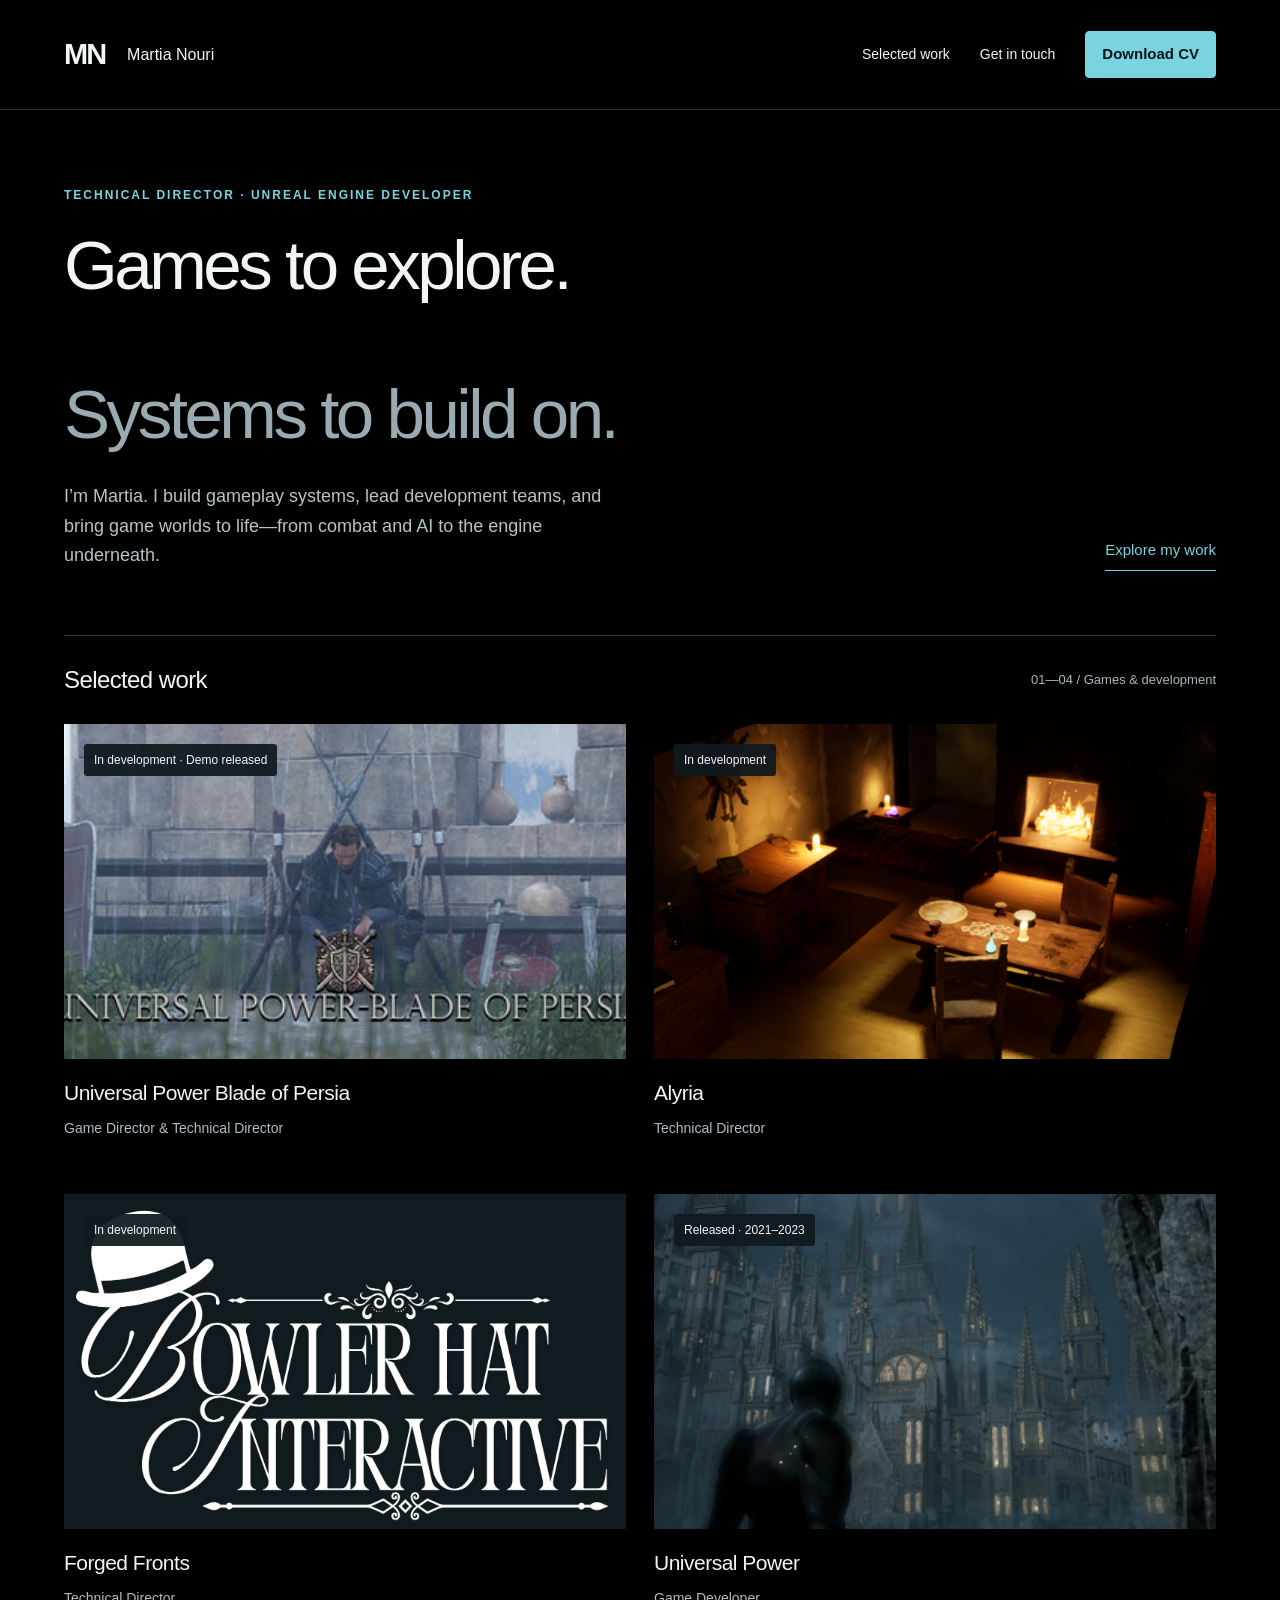
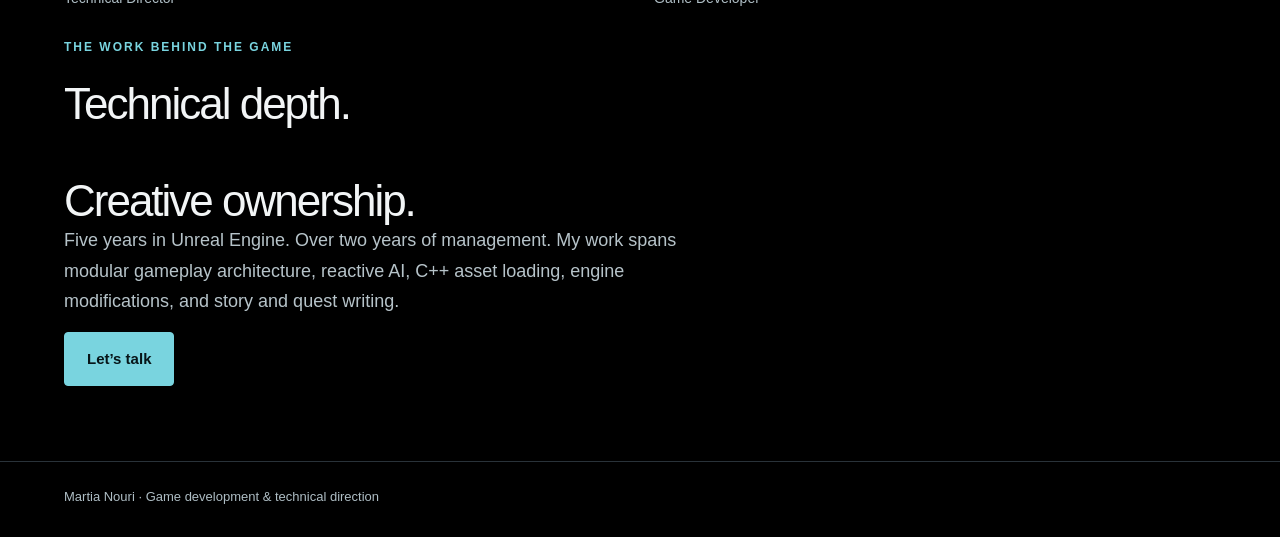
==== index.html @ 445c7e34 "Added the required files" ====
<!DOCTYPE html><html lang="en"><head><meta charset="utf-8"></meta><meta name="viewport" content="width=device-width, initial-scale=1"></meta></link></link></link></link><link rel="stylesheet" href="assets/styles.css"></link></link></link><title>Martia Nouri | Game Development &amp; Technical Direction</title><meta name="description" content="Gameplay showcases, Unreal Engine systems, and game development projects by Martia Nouri."></meta><link rel="shortcut icon" href="assets/favicon.svg"></link><link rel="icon" href="assets/favicon.svg"></link></meta></link>
</head><body class="antialiased"><header class="top"><a href="index.html" class="brand">MN<span>Martia Nouri</span></a><nav><a href="index.html#work">Selected work</a><a href="mailto:martianouri@gmail.com">Get in touch</a><a class="button small" href="assets/Martia_Nouri_CV.pdf">Download CV</a></nav></header><main><section class="intro"><p class="eyebrow">TECHNICAL DIRECTOR · UNREAL ENGINE DEVELOPER</p><h1>Games to explore.<br></br><span>Systems to build on.</span></h1><div class="intro-bottom"><p>I’m Martia. I build gameplay systems, lead development teams, and bring game worlds to life—from combat and AI to the engine underneath.</p><a class="text-link" href="#work">Explore my work</a></div></section><section id="work"><div class="section-title"><h2>Selected work</h2><span>01—04 / Games &amp; development</span></div><div class="project-grid"><a href="projects/blade-of-persia/index.html" class="project-card blade-of-persia"><div class="project-art"><img src="assets/blade-of-persia.jpg" alt="Universal Power Blade of Persia artwork"></img><span class="status">In development · Demo released</span></div><div class="card-label"><h3>Universal Power Blade of Persia</h3><span>Game Director &amp; Technical Director</span></div></a><a href="projects/alyria/index.html" class="project-card alyria"><div class="project-art"><img src="assets/alyria.png" alt="Alyria artwork"></img><span class="status">In development</span></div><div class="card-label"><h3>Alyria</h3><span>Technical Director</span></div></a><a href="projects/forged-fronts/index.html" class="project-card forged-fronts"><div class="project-art"><img src="assets/forged-fronts.png" alt="Forged Fronts artwork"></img><span class="status">In development</span></div><div class="card-label"><h3>Forged Fronts</h3><span>Technical Director</span></div></a><a href="projects/universal-power/index.html" class="project-card universal-power"><div class="project-art"><img src="assets/universal-power.jpg" alt="Universal Power artwork"></img><span class="status">Released · 2021–2023</span></div><div class="card-label"><h3>Universal Power</h3><span>Game Developer</span></div></a></div></section><section class="about"><p class="eyebrow">THE WORK BEHIND THE GAME</p><h2>Technical depth.<br></br>Creative ownership.</h2><p>Five years in Unreal Engine. Over two years of management. My work spans modular gameplay architecture, reactive AI, C++ asset loading, engine modifications, and story and quest writing.</p><a class="button" href="mailto:martianouri@gmail.com">Let’s talk</a></section></main><footer><span>Martia Nouri · Game development &amp; technical direction</span></footer></body></html>
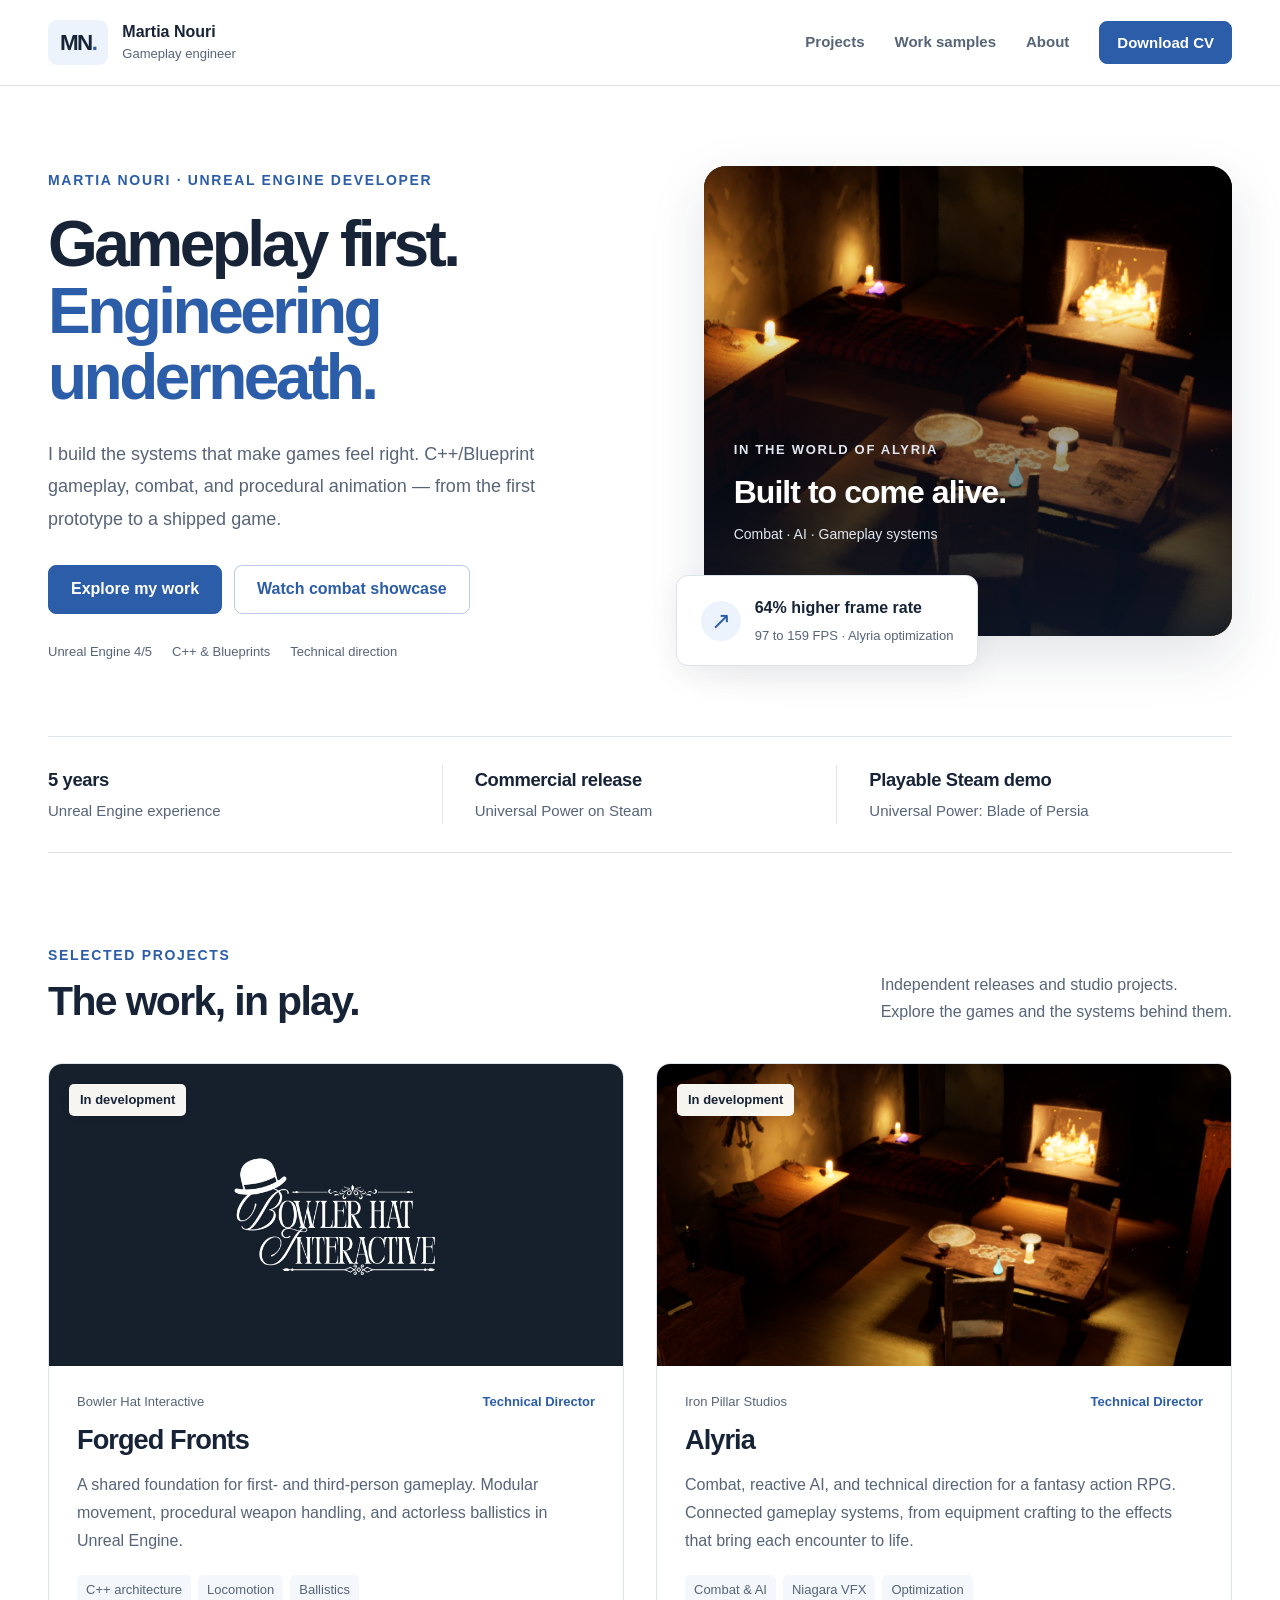
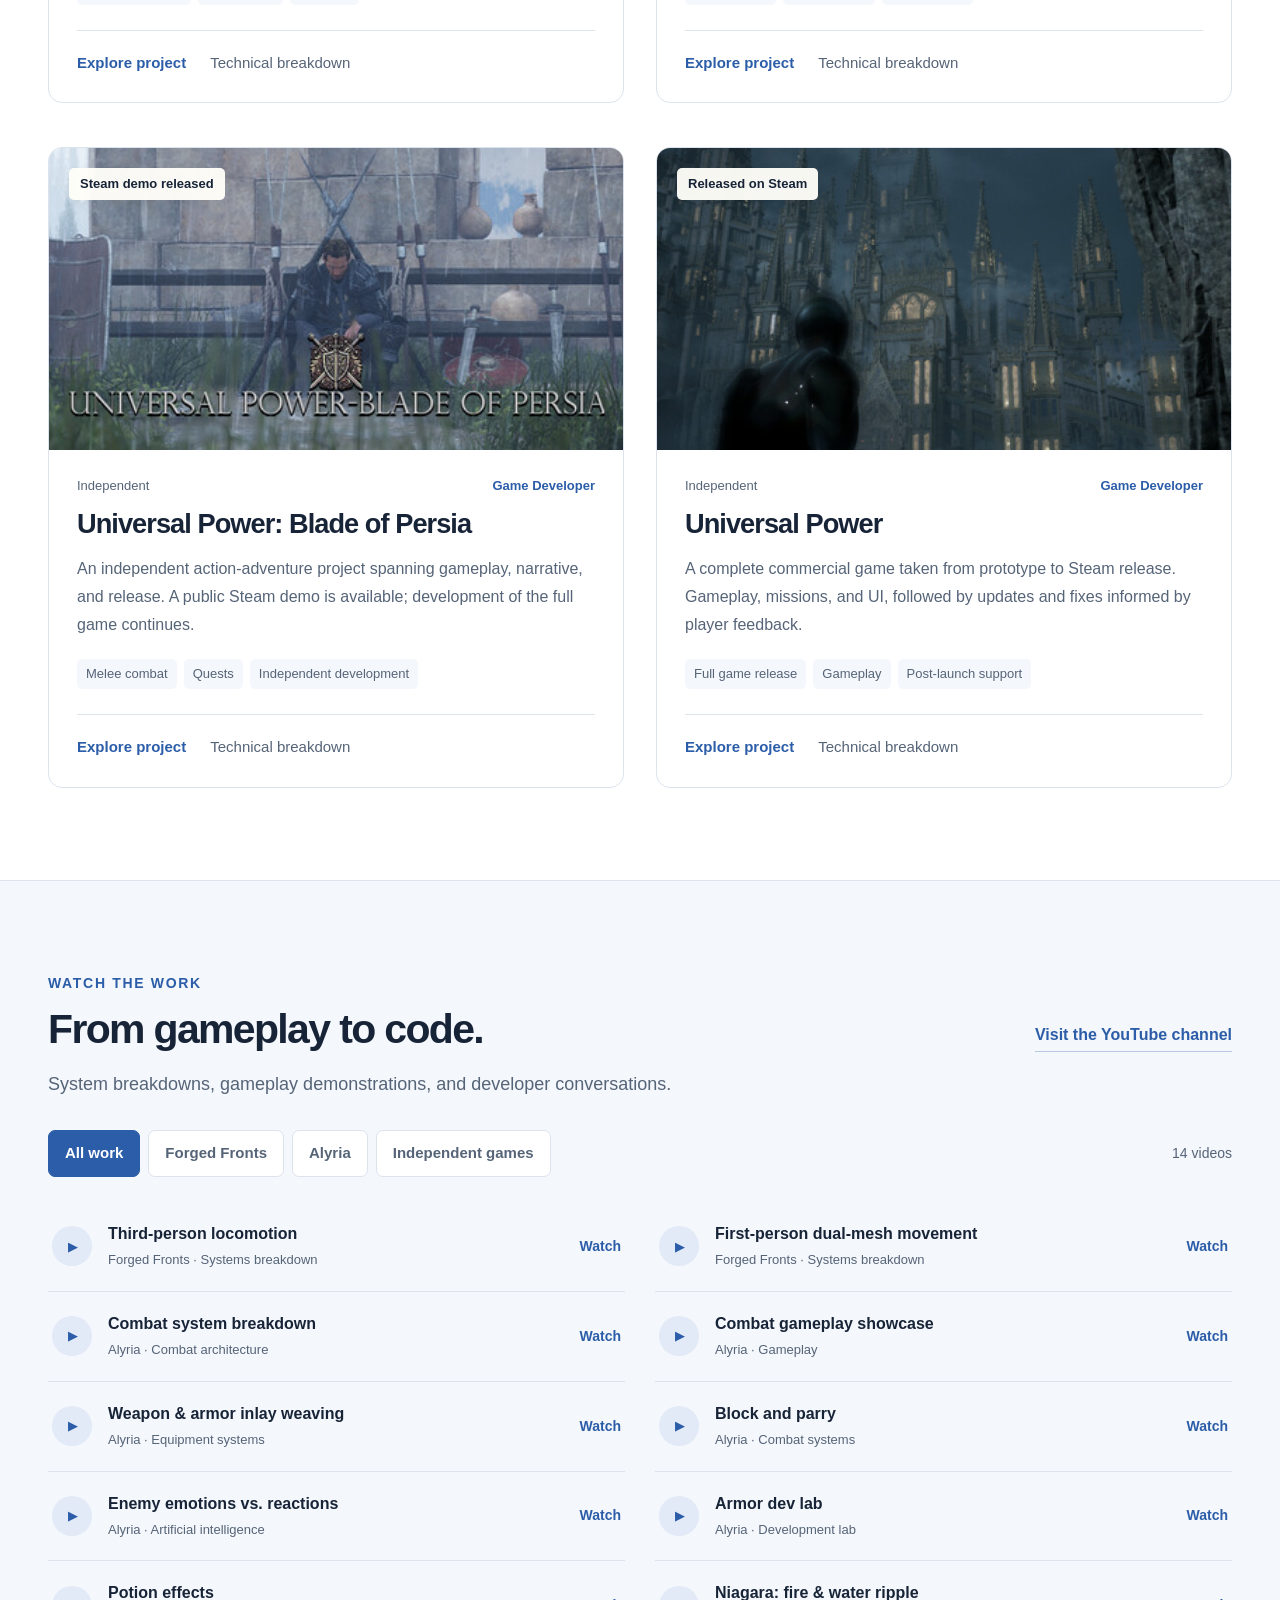
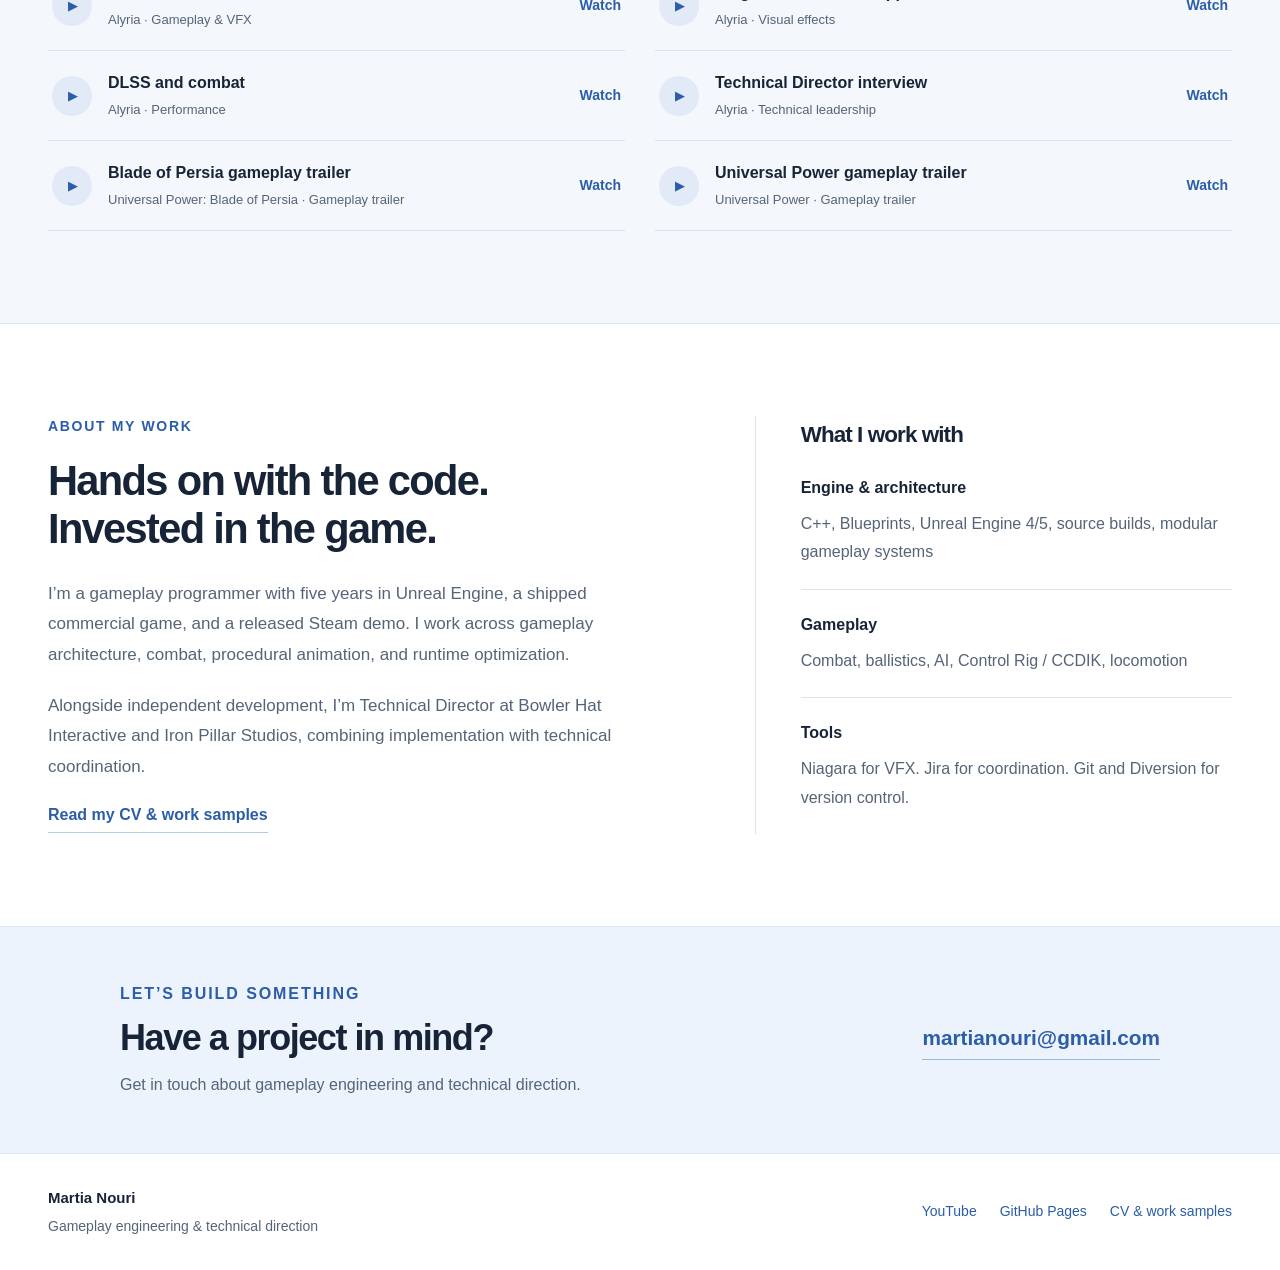
==== commit 2fc586c9: "Add files via upload" ====
--- a/index.html
+++ b/index.html
@@ -1,2 +1,9 @@
-<!DOCTYPE html><html lang="en"><head><meta charset="utf-8"></meta><meta name="viewport" content="width=device-width, initial-scale=1"></meta></link></link></link></link><link rel="stylesheet" href="assets/styles.css"></link></link></link><title>Martia Nouri | Game Development &amp; Technical Direction</title><meta name="description" content="Gameplay showcases, Unreal Engine systems, and game development projects by Martia Nouri."></meta><link rel="shortcut icon" href="assets/favicon.svg"></link><link rel="icon" href="assets/favicon.svg"></link></meta></link>
-</head><body class="antialiased"><header class="top"><a href="index.html" class="brand">MN<span>Martia Nouri</span></a><nav><a href="index.html#work">Selected work</a><a href="mailto:martianouri@gmail.com">Get in touch</a><a class="button small" href="assets/Martia_Nouri_CV.pdf">Download CV</a></nav></header><main><section class="intro"><p class="eyebrow">TECHNICAL DIRECTOR · UNREAL ENGINE DEVELOPER</p><h1>Games to explore.<br></br><span>Systems to build on.</span></h1><div class="intro-bottom"><p>I’m Martia. I build gameplay systems, lead development teams, and bring game worlds to life—from combat and AI to the engine underneath.</p><a class="text-link" href="#work">Explore my work</a></div></section><section id="work"><div class="section-title"><h2>Selected work</h2><span>01—04 / Games &amp; development</span></div><div class="project-grid"><a href="projects/blade-of-persia/index.html" class="project-card blade-of-persia"><div class="project-art"><img src="assets/blade-of-persia.jpg" alt="Universal Power Blade of Persia artwork"></img><span class="status">In development · Demo released</span></div><div class="card-label"><h3>Universal Power Blade of Persia</h3><span>Game Director &amp; Technical Director</span></div></a><a href="projects/alyria/index.html" class="project-card alyria"><div class="project-art"><img src="assets/alyria.png" alt="Alyria artwork"></img><span class="status">In development</span></div><div class="card-label"><h3>Alyria</h3><span>Technical Director</span></div></a><a href="projects/forged-fronts/index.html" class="project-card forged-fronts"><div class="project-art"><img src="assets/forged-fronts.png" alt="Forged Fronts artwork"></img><span class="status">In development</span></div><div class="card-label"><h3>Forged Fronts</h3><span>Technical Director</span></div></a><a href="projects/universal-power/index.html" class="project-card universal-power"><div class="project-art"><img src="assets/universal-power.jpg" alt="Universal Power artwork"></img><span class="status">Released · 2021–2023</span></div><div class="card-label"><h3>Universal Power</h3><span>Game Developer</span></div></a></div></section><section class="about"><p class="eyebrow">THE WORK BEHIND THE GAME</p><h2>Technical depth.<br></br>Creative ownership.</h2><p>Five years in Unreal Engine. Over two years of management. My work spans modular gameplay architecture, reactive AI, C++ asset loading, engine modifications, and story and quest writing.</p><a class="button" href="mailto:martianouri@gmail.com">Let’s talk</a></section></main><footer><span>Martia Nouri · Game development &amp; technical direction</span></footer></body></html>+<!doctype html>
+<html lang="en"><head><meta charset="utf-8"><meta name="viewport" content="width=device-width, initial-scale=1"><title>Martia Nouri | Gameplay Engineer &amp; Game Developer</title><meta name="description" content="Unreal Engine gameplay engineering, shipped games, and technical work samples by Martia Nouri."><meta name="theme-color" content="#f8fafc"><meta property="og:title" content="Martia Nouri | Gameplay Engineer &amp; Game Developer"><meta property="og:description" content="Unreal Engine gameplay engineering, shipped games, and technical work samples by Martia Nouri."><meta property="og:type" content="website"><link rel="icon" href="assets/favicon.svg"><link rel="stylesheet" href="assets/styles.css"><script defer src="assets/site.js"></script></head>
+<body class="home"><a class="skip-link" href="#main">Skip to content</a>
+<header class="site-header"><div class="header-inner"><a class="brand" href="index.html" aria-label="Martia Nouri home"><span class="monogram">MN<span>.</span></span><span>Martia Nouri<small>Gameplay engineer</small></span></a>
+<button class="menu-toggle" type="button" aria-expanded="false" aria-controls="main-nav">Menu <span aria-hidden="true">☰</span></button>
+<nav id="main-nav" aria-label="Main navigation"><a href="index.html#work">Projects</a><a href="index.html#samples">Work samples</a><a href="index.html#about">About</a><a class="button button-small" href="assets/Martia_Nouri_CV.pdf" download>Download CV</a></nav></div></header><main id="main"><section class="hero wrap"><div class="hero-copy"><p class="eyebrow">MARTIA NOURI · UNREAL ENGINE DEVELOPER</p><h1>Gameplay first.<br><span>Engineering<br>underneath.</span></h1><p class="hero-description">I build the systems that make games feel right. C++/Blueprint gameplay, combat, and procedural animation — from the first prototype to a shipped game.</p><div class="hero-actions"><a href="#work" class="button" >Explore my work</a><a href="https://www.youtube.com/watch?v=zqPafssRBoU" class="button button-outline" target="_blank" rel="noopener noreferrer" data-video="zqPafssRBoU" data-title="Alyria combat showcase">Watch combat showcase</a></div><div class="hero-footnote"><span>Unreal Engine 4/5</span><span>C++ &amp; Blueprints</span><span>Technical direction</span></div></div><div class="hero-visual"><a href="projects/alyria/index.html" class="hero-image"><img src="assets/alyria.png" alt="A warmly lit interior from Alyria, with a fireplace and work table" width="1380" height="776" fetchpriority="high"><span class="image-caption"><span>IN THE WORLD OF ALYRIA</span><strong>Built to come alive.</strong><span>Combat · AI · Gameplay systems</span></span></a><div class="hero-result"><span class="result-icon" aria-hidden="true">↗</span><div><strong>64% higher frame rate</strong><span>97 to 159 FPS · Alyria optimization</span></div></div></div></section>
+<div class="proof-strip wrap"><div><strong>5 years</strong><span>Unreal Engine experience</span></div><div><strong>Commercial release</strong><span>Universal Power on Steam</span></div><div><strong>Playable Steam demo</strong><span>Universal Power: Blade of Persia</span></div></div><section class="section wrap" id="work"><div class="section-heading"><div><p class="eyebrow">SELECTED PROJECTS</p><h2>The work, in play.</h2></div><p>Independent releases and studio projects.<br>Explore the games and the systems behind them.</p></div><div class="project-grid"><article class="project-card"><a class="project-image studio-art" href="projects/forged-fronts/index.html" aria-label="Explore Forged Fronts"><img src="assets/forged-fronts.png" alt="Bowler Hat Interactive studio logo" loading="lazy" width="900" height="510"><span class="status">In development</span></a><div class="project-card-body"><p class="card-kicker">Bowler Hat Interactive <span>Technical Director</span></p><h3><a href="projects/forged-fronts/index.html" class="" >Forged Fronts</a></h3><p>A shared foundation for first- and third-person gameplay. Modular movement, procedural weapon handling, and actorless ballistics in Unreal Engine.</p><div class="tags"><span>C++ architecture</span><span>Locomotion</span><span>Ballistics</span></div><div class="card-links"><a href="projects/forged-fronts/index.html" class="text-link" >Explore project</a><a href="projects/forged-fronts/technical.html" class="quiet-link" >Technical breakdown</a></div></div></article><article class="project-card"><a class="project-image " href="projects/alyria/index.html" aria-label="Explore Alyria"><img src="assets/alyria.png" alt="Alyria" loading="lazy" width="900" height="510"><span class="status">In development</span></a><div class="project-card-body"><p class="card-kicker">Iron Pillar Studios <span>Technical Director</span></p><h3><a href="projects/alyria/index.html" class="" >Alyria</a></h3><p>Combat, reactive AI, and technical direction for a fantasy action RPG. Connected gameplay systems, from equipment crafting to the effects that bring each encounter to life.</p><div class="tags"><span>Combat &amp; AI</span><span>Niagara VFX</span><span>Optimization</span></div><div class="card-links"><a href="projects/alyria/index.html" class="text-link" >Explore project</a><a href="projects/alyria/technical.html" class="quiet-link" >Technical breakdown</a></div></div></article><article class="project-card"><a class="project-image " href="projects/blade-of-persia/index.html" aria-label="Explore Universal Power: Blade of Persia"><img src="assets/blade-of-persia.jpg" alt="Universal Power: Blade of Persia" loading="lazy" width="900" height="510"><span class="status">Steam demo released</span></a><div class="project-card-body"><p class="card-kicker">Independent <span>Game Developer</span></p><h3><a href="projects/blade-of-persia/index.html" class="" >Universal Power: Blade of Persia</a></h3><p>An independent action-adventure project spanning gameplay, narrative, and release. A public Steam demo is available; development of the full game continues.</p><div class="tags"><span>Melee combat</span><span>Quests</span><span>Independent development</span></div><div class="card-links"><a href="projects/blade-of-persia/index.html" class="text-link" >Explore project</a><a href="projects/blade-of-persia/technical.html" class="quiet-link" >Technical breakdown</a></div></div></article><article class="project-card"><a class="project-image " href="projects/universal-power/index.html" aria-label="Explore Universal Power"><img src="assets/universal-power.jpg" alt="Universal Power" loading="lazy" width="900" height="510"><span class="status">Released on Steam</span></a><div class="project-card-body"><p class="card-kicker">Independent <span>Game Developer</span></p><h3><a href="projects/universal-power/index.html" class="" >Universal Power</a></h3><p>A complete commercial game taken from prototype to Steam release. Gameplay, missions, and UI, followed by updates and fixes informed by player feedback.</p><div class="tags"><span>Full game release</span><span>Gameplay</span><span>Post-launch support</span></div><div class="card-links"><a href="projects/universal-power/index.html" class="text-link" >Explore project</a><a href="projects/universal-power/technical.html" class="quiet-link" >Technical breakdown</a></div></div></article></div></section><section class="samples-section section" id="samples"><div class="wrap"><div class="section-heading"><div><p class="eyebrow">WATCH THE WORK</p><h2>From gameplay to code.</h2></div><a href="https://www.youtube.com/channel/UCaiGwjE0WAn3bPU61wn7TYg" class="text-link" target="_blank" rel="noopener noreferrer" >Visit the YouTube channel</a></div><p class="section-intro">System breakdowns, gameplay demonstrations, and developer conversations.</p><div class="filter-bar" role="group" aria-label="Filter work samples"><button class="active" data-filter="all" aria-pressed="true">All work</button><button data-filter="forged-fronts" aria-pressed="false">Forged Fronts</button><button data-filter="alyria" aria-pressed="false">Alyria</button><button data-filter="independent" aria-pressed="false">Independent games</button><span class="sample-count" aria-live="polite">14 videos</span></div><div class="sample-grid"><a href="https://www.youtube.com/watch?v=zU-uUEkN4Qo" class="sample-link" target="_blank" rel="noopener noreferrer" data-video="zU-uUEkN4Qo" data-start="0" data-title="Third-person locomotion" data-project="forged-fronts"><span class="play-mini" aria-hidden="true">▶</span><span><strong>Third-person locomotion</strong><span class="sample-meta">Forged Fronts · Systems breakdown</span></span><span class="watch-label">Watch</span></a><a href="https://www.youtube.com/watch?v=sk3dWrYkF8A" class="sample-link" target="_blank" rel="noopener noreferrer" data-video="sk3dWrYkF8A" data-start="0" data-title="First-person dual-mesh movement" data-project="forged-fronts"><span class="play-mini" aria-hidden="true">▶</span><span><strong>First-person dual-mesh movement</strong><span class="sample-meta">Forged Fronts · Systems breakdown</span></span><span class="watch-label">Watch</span></a><a href="https://www.youtube.com/watch?v=t3yFGKc6pAQ" class="sample-link" target="_blank" rel="noopener noreferrer" data-video="t3yFGKc6pAQ" data-start="0" data-title="Combat system breakdown" data-project="alyria"><span class="play-mini" aria-hidden="true">▶</span><span><strong>Combat system breakdown</strong><span class="sample-meta">Alyria · Combat architecture</span></span><span class="watch-label">Watch</span></a><a href="https://www.youtube.com/watch?v=zqPafssRBoU&amp;t=1s" class="sample-link" target="_blank" rel="noopener noreferrer" data-video="zqPafssRBoU" data-start="1" data-title="Combat gameplay showcase" data-project="alyria"><span class="play-mini" aria-hidden="true">▶</span><span><strong>Combat gameplay showcase</strong><span class="sample-meta">Alyria · Gameplay</span></span><span class="watch-label">Watch</span></a><a href="https://www.youtube.com/watch?v=po3XzN5vd68&amp;t=4s" class="sample-link" target="_blank" rel="noopener noreferrer" data-video="po3XzN5vd68" data-start="4" data-title="Weapon &amp; armor inlay weaving" data-project="alyria"><span class="play-mini" aria-hidden="true">▶</span><span><strong>Weapon &amp; armor inlay weaving</strong><span class="sample-meta">Alyria · Equipment systems</span></span><span class="watch-label">Watch</span></a><a href="https://www.youtube.com/watch?v=3TqL3DDDyiM" class="sample-link" target="_blank" rel="noopener noreferrer" data-video="3TqL3DDDyiM" data-start="0" data-title="Block and parry" data-project="alyria"><span class="play-mini" aria-hidden="true">▶</span><span><strong>Block and parry</strong><span class="sample-meta">Alyria · Combat systems</span></span><span class="watch-label">Watch</span></a><a href="https://www.youtube.com/watch?v=oSMZdMJMOj8" class="sample-link" target="_blank" rel="noopener noreferrer" data-video="oSMZdMJMOj8" data-start="0" data-title="Enemy emotions vs. reactions" data-project="alyria"><span class="play-mini" aria-hidden="true">▶</span><span><strong>Enemy emotions vs. reactions</strong><span class="sample-meta">Alyria · Artificial intelligence</span></span><span class="watch-label">Watch</span></a><a href="https://www.youtube.com/watch?v=bKm_Ds4pdkE" class="sample-link" target="_blank" rel="noopener noreferrer" data-video="bKm_Ds4pdkE" data-start="0" data-title="Armor dev lab" data-project="alyria"><span class="play-mini" aria-hidden="true">▶</span><span><strong>Armor dev lab</strong><span class="sample-meta">Alyria · Development lab</span></span><span class="watch-label">Watch</span></a><a href="https://www.youtube.com/watch?v=XbFueVqX4iY" class="sample-link" target="_blank" rel="noopener noreferrer" data-video="XbFueVqX4iY" data-start="0" data-title="Potion effects" data-project="alyria"><span class="play-mini" aria-hidden="true">▶</span><span><strong>Potion effects</strong><span class="sample-meta">Alyria · Gameplay &amp; VFX</span></span><span class="watch-label">Watch</span></a><a href="https://www.youtube.com/watch?v=brk_F7qH2Ew" class="sample-link" target="_blank" rel="noopener noreferrer" data-video="brk_F7qH2Ew" data-start="0" data-title="Niagara: fire &amp; water ripple" data-project="alyria"><span class="play-mini" aria-hidden="true">▶</span><span><strong>Niagara: fire &amp; water ripple</strong><span class="sample-meta">Alyria · Visual effects</span></span><span class="watch-label">Watch</span></a><a href="https://www.youtube.com/watch?v=X9t45w8FuQ4&amp;t=5s" class="sample-link" target="_blank" rel="noopener noreferrer" data-video="X9t45w8FuQ4" data-start="5" data-title="DLSS and combat" data-project="alyria"><span class="play-mini" aria-hidden="true">▶</span><span><strong>DLSS and combat</strong><span class="sample-meta">Alyria · Performance</span></span><span class="watch-label">Watch</span></a><a href="https://www.youtube.com/watch?v=wje49RkQIv8&amp;t=1253s" class="sample-link" target="_blank" rel="noopener noreferrer" data-video="wje49RkQIv8" data-start="1253" data-title="Technical Director interview" data-project="alyria"><span class="play-mini" aria-hidden="true">▶</span><span><strong>Technical Director interview</strong><span class="sample-meta">Alyria · Technical leadership</span></span><span class="watch-label">Watch</span></a><a href="https://www.youtube.com/watch?v=0h7vCh3hfrk" class="sample-link" target="_blank" rel="noopener noreferrer" data-video="0h7vCh3hfrk" data-start="0" data-title="Blade of Persia gameplay trailer" data-project="blade-of-persia"><span class="play-mini" aria-hidden="true">▶</span><span><strong>Blade of Persia gameplay trailer</strong><span class="sample-meta">Universal Power: Blade of Persia · Gameplay trailer</span></span><span class="watch-label">Watch</span></a><a href="https://www.youtube.com/watch?v=IfGEjzSeqyE" class="sample-link" target="_blank" rel="noopener noreferrer" data-video="IfGEjzSeqyE" data-start="0" data-title="Universal Power gameplay trailer" data-project="universal-power"><span class="play-mini" aria-hidden="true">▶</span><span><strong>Universal Power gameplay trailer</strong><span class="sample-meta">Universal Power · Gameplay trailer</span></span><span class="watch-label">Watch</span></a></div></div></section><section class="section about-section wrap" id="about"><div><p class="eyebrow">ABOUT MY WORK</p><h2>Hands on with the code.<br>Invested in the game.</h2><p>I’m a gameplay programmer with five years in Unreal Engine, a shipped commercial game, and a released Steam demo. I work across gameplay architecture, combat, procedural animation, and runtime optimization.</p><p>Alongside independent development, I’m Technical Director at Bowler Hat Interactive and Iron Pillar Studios, combining implementation with technical coordination.</p><a href="assets/Martia_Nouri_CV.pdf" class="text-link" >Read my CV & work samples</a></div><div class="skills-panel"><h3>What I work with</h3><dl><div><dt>Engine & architecture</dt><dd>C++, Blueprints, Unreal Engine 4/5, source builds, modular gameplay systems</dd></div><div><dt>Gameplay</dt><dd>Combat, ballistics, AI, Control Rig / CCDIK, locomotion</dd></div><div><dt>Tools</dt><dd>Niagara for VFX. Jira for coordination. Git and Diversion for version control.</dd></div></dl></div></section></main><section class="contact-band" id="contact"><div><p class="eyebrow">LET’S BUILD SOMETHING</p><h2>Have a project in mind?</h2><p>Get in touch about gameplay engineering and technical direction.</p></div><a href="mailto:martianouri@gmail.com" class="contact-email" >martianouri@gmail.com</a></section>
+<footer class="site-footer"><p><strong>Martia Nouri</strong><span>Gameplay engineering &amp; technical direction</span></p><div><a href="https://www.youtube.com/channel/UCaiGwjE0WAn3bPU61wn7TYg" class="" target="_blank" rel="noopener noreferrer" >YouTube</a><a href="https://martianouri-hash.github.io/Martia-Nouri_CV/" class="" target="_blank" rel="noopener noreferrer" >GitHub Pages</a><a href="assets/Martia_Nouri_CV.pdf" class="" >CV & work samples</a></div></footer>
+<dialog class="video-dialog" aria-labelledby="video-title"><div class="dialog-top"><h2 id="video-title">Video showcase</h2><button type="button" class="dialog-close" aria-label="Close video">Close <span aria-hidden="true">×</span></button></div><div class="video-frame"></div><p>Prefer watching on YouTube? <a class="video-external" target="_blank" rel="noopener noreferrer">Open video on YouTube</a></p></dialog></body></html>
--- a/assets/styles.css
+++ b/assets/styles.css
@@ -0,0 +1,9 @@
+:root{--paper:#fff;--wash:#f4f7fb;--ink:#172337;--muted:#566478;--blue:#2b5da8;--blue-dark:#174780;--line:#dce3ed;--radius:14px;--max:1200px;font-family:Inter,"Segoe UI",Arial,sans-serif;color:var(--ink);background:var(--paper);font-synthesis:none}
+*{box-sizing:border-box}html{scroll-behavior:smooth;scroll-padding-top:110px}body{margin:0;font-size:16px;line-height:1.65}a{color:var(--blue);text-decoration:none;transition:color .18s,background .18s,box-shadow .18s}a:hover{color:var(--blue-dark)}button{font:inherit;cursor:pointer}img{display:block;max-width:100%;height:auto}h1,h2,h3,p{margin:0}h1,h2,h3{line-height:1.12;letter-spacing:-.04em}h2{font-size:clamp(2rem,3.2vw,2.8rem);font-weight:650}h3{font-size:1.5rem;font-weight:650}p{color:var(--muted)}ul{padding-left:1.2rem}button,a{-webkit-tap-highlight-color:transparent}a:focus-visible,button:focus-visible{outline:3px solid #386ed4;outline-offset:5px;border-radius:4px}[hidden]{display:none!important}.wrap{width:min(var(--max),calc(100% - 96px));margin-inline:auto}.eyebrow{font-size:.875rem;letter-spacing:.12em;font-weight:700;color:var(--blue);line-height:1.5;margin-bottom:20px}.section{padding-block:92px}.skip-link{position:fixed;z-index:100;top:12px;left:12px;padding:12px 20px;background:#fff;transform:translateY(-170%)}.skip-link:focus{transform:none}.site-header{position:sticky;top:0;z-index:20;background:rgba(255,255,255,.96);border-bottom:1px solid var(--line);backdrop-filter:blur(14px)}.header-inner{max-width:1440px;margin:auto;padding:20px 48px;display:flex;align-items:center;justify-content:space-between;gap:24px}.brand{display:flex;align-items:center;gap:14px;color:var(--ink);font-size:1rem;font-weight:650;line-height:1.3}.brand small{display:block;color:var(--muted);font-size:.8125rem;font-weight:400;margin-top:3px}.monogram{font-weight:800;font-size:1.4rem;letter-spacing:-.07em;padding:8px 12px;background:#edf3fc;border-radius:9px;color:var(--ink)}.monogram span{color:var(--blue)}#main-nav{display:flex;align-items:center;gap:30px}#main-nav>a:not(.button){font-size:.9375rem;color:var(--muted);font-weight:550}#main-nav>a:hover{color:var(--blue)}.menu-toggle{display:none;background:none;border:1px solid var(--line);border-radius:7px;padding:8px 12px;color:var(--ink);font-size:.9375rem}.button{display:inline-flex;align-items:center;justify-content:center;gap:10px;min-height:48px;padding:12px 22px;border:1px solid var(--blue);border-radius:8px;background:var(--blue);color:#fff;font-weight:600;font-size:1rem;line-height:1.4;text-align:center}.button:hover{color:#fff;background:var(--blue-dark);border-color:var(--blue-dark);box-shadow:0 5px 14px #1d40651a}.button-small{min-height:42px;padding:10px 17px;font-size:.9375rem}.button-outline{background:transparent;color:var(--blue);border-color:#b8c9e0}.button-outline:hover{background:#edf3fc;color:var(--blue-dark);border-color:var(--blue)}.text-link{display:inline-block;font-weight:650;border-bottom:1px solid #b6c9e5;padding-bottom:3px}.quiet-link{color:var(--muted);font-size:.9375rem}.hero{display:grid;grid-template-columns:1.12fr 1fr;gap:64px;align-items:center;padding-block:80px 70px}.hero h1{font-size:clamp(3.2rem,5vw,4.7rem);line-height:1.04;font-weight:650;letter-spacing:-.055em}.hero h1 span{color:var(--blue)}.hero-description{font-size:1.125rem;line-height:1.8;max-width:530px;margin-top:27px}.hero-actions{display:flex;gap:12px;flex-wrap:wrap;margin-top:30px}.hero-footnote{display:flex;flex-wrap:wrap;gap:20px;font-size:.8125rem;color:var(--muted);margin-top:27px}.hero-visual{position:relative;padding-bottom:30px}.hero-image{position:relative;display:block;border-radius:22px;overflow:hidden;isolation:isolate;background:#151b21;box-shadow:0 20px 55px #182a4220}.hero-image img{height:470px;width:100%;object-fit:cover;object-position:60% center;transition:transform .5s}.hero-image:hover img{transform:scale(1.025)}.hero-image:after{content:"";position:absolute;inset:30% 0 0;background:linear-gradient(transparent,#0b1526e8);z-index:0}.image-caption{position:absolute;bottom:90px;left:30px;right:30px;z-index:1;color:#fff}.image-caption>span{display:block;font-size:.875rem;color:#e0e7f1}.image-caption>span:first-child{font-size:.8125rem;font-weight:600;letter-spacing:.13em;margin-bottom:12px}.image-caption strong{display:block;font-size:2rem;line-height:1.2;margin-bottom:12px;letter-spacing:-.03em}.hero-result{position:absolute;bottom:0;left:-28px;display:flex;align-items:center;gap:14px;padding:19px 24px;background:#fff;border:1px solid var(--line);border-radius:12px;box-shadow:0 10px 30px #17233710}.hero-result strong{display:block;font-size:1rem}.hero-result span:not(.result-icon){display:block;font-size:.8125rem;color:var(--muted);margin-top:3px}.result-icon{width:40px;height:40px;display:grid;place-items:center;color:var(--blue);background:#edf3fc;border-radius:50%;font-size:1.5rem}.proof-strip{display:grid;grid-template-columns:repeat(3,1fr);border-top:1px solid var(--line);border-bottom:1px solid var(--line);padding-block:28px}.proof-strip div{padding:0 32px;border-right:1px solid var(--line)}.proof-strip div:first-child{padding-left:0}.proof-strip div:last-child{border:0}.proof-strip strong{display:block;font-size:1.15rem;letter-spacing:-.02em}.proof-strip span{display:block;font-size:.9375rem;color:var(--muted);margin-top:4px}.section-heading{display:flex;justify-content:space-between;align-items:flex-end;gap:32px;margin-bottom:38px}.section-heading .eyebrow{margin-bottom:13px}.section-heading>p{font-size:1rem;max-width:390px}.project-grid{display:grid;grid-template-columns:1fr 1fr;gap:44px 32px}.project-card{min-width:0;border:1px solid var(--line);border-radius:var(--radius);overflow:hidden;background:#fff;transition:box-shadow .2s,border-color .2s}.project-card:hover{box-shadow:0 10px 35px #152c4610;border-color:#b5c7df}.project-image{display:block;position:relative;background:#172130;overflow:hidden;aspect-ratio:1.9}.project-image img{width:100%;height:100%;object-fit:cover;transition:transform .5s}.project-image:hover img{transform:scale(1.035)}.studio-art{background:#16202d!important;position:relative}.studio-art img{object-fit:contain!important;padding:45px 65px;filter:none}.status{position:absolute;left:20px;top:20px;font-size:.8125rem;line-height:1.5;padding:6px 11px;background:#fffef9f5;color:#172337;border-radius:5px;box-shadow:0 2px 8px #0001;font-weight:600}.project-card-body{padding:25px 28px 27px}.card-kicker{display:flex;justify-content:space-between;flex-wrap:wrap;gap:4px 10px;font-size:.8125rem;color:var(--muted);margin-bottom:12px}.card-kicker span{color:var(--blue);font-weight:600}.project-card h3{font-size:1.7rem;letter-spacing:-.035em;margin-bottom:16px}.project-card h3 a{color:var(--ink)}.project-card h3 a:hover{color:var(--blue)}.project-card-body>p:not(.card-kicker){font-size:1rem;line-height:1.75;min-height:84px}.tags{display:flex;gap:7px;flex-wrap:wrap;margin-top:20px}.tags span{background:var(--wash);border-radius:5px;color:var(--muted);padding:5px 9px;font-size:.8125rem;line-height:1.5}.card-links{display:flex;align-items:center;gap:24px;margin-top:25px;padding-top:20px;border-top:1px solid var(--line)}.card-links .text-link{font-size:.9375rem;border:none;padding:0}.samples-section{background:var(--wash);border-block:1px solid var(--line)}.samples-section .section-heading{margin-bottom:18px}.section-intro{font-size:1.125rem}.filter-bar{display:flex;gap:8px;align-items:center;flex-wrap:wrap;margin:30px 0 25px}.filter-bar button{background:#fff;border:1px solid var(--line);color:var(--muted);padding:10px 16px;border-radius:7px;font-size:.9375rem;font-weight:550}.filter-bar button:hover{border-color:#91acd3;color:var(--blue)}.filter-bar button.active{background:var(--blue);border-color:var(--blue);color:#fff}.sample-count{margin-left:auto;font-size:.875rem;color:var(--muted)}.sample-grid{display:grid;grid-template-columns:1fr 1fr;column-gap:30px}.sample-link{display:flex;align-items:center;gap:16px;padding:21px 4px;border-bottom:1px solid var(--line);color:var(--ink);min-width:0}.sample-link:hover{color:var(--blue);background:#eaf0f8}.sample-link>span:nth-child(2){min-width:0;flex:1}.sample-link strong{display:block;font-size:1rem;line-height:1.4;font-weight:650}.sample-meta{display:block;font-size:.8125rem;color:var(--muted);margin-top:5px;line-height:1.5}.play-mini{background:#e2eaf7;display:grid;place-items:center;width:40px;height:40px;flex:0 0 40px;color:var(--blue);font-size:.8125rem;border-radius:50%;padding-left:2px}.watch-label{font-size:.875rem;color:var(--blue);font-weight:600}.about-section{display:grid;grid-template-columns:1fr .8fr;gap:110px}.about-section h2{font-size:2.6rem;line-height:1.15;margin-bottom:26px}.about-section p:not(.eyebrow){margin-bottom:20px;font-size:1.0625rem;line-height:1.8}.skills-panel{border-left:1px solid var(--line);padding-left:45px}.skills-panel h3{font-size:1.4rem;margin:6px 0 28px}.skills-panel dl{margin:0}.skills-panel dl>div{padding-bottom:22px;margin-bottom:22px;border-bottom:1px solid var(--line)}.skills-panel dl>div:last-child{border:0;margin:0}.skills-panel dt{font-weight:650;margin-bottom:8px}.skills-panel dd{margin:0;color:var(--muted);line-height:1.8}.contact-band{max-width:1440px;margin:auto;background:#edf3fc;padding:55px max(48px,calc((1440px - 1200px)/2));display:flex;align-items:center;justify-content:space-between;gap:30px;border-block:1px solid #dce6f6}.contact-band .eyebrow{margin-bottom:12px}.contact-band h2{font-size:2.25rem;margin-bottom:13px}.contact-band p{font-size:1rem}.contact-email{font-size:1.3rem;font-weight:600;border-bottom:1px solid #9db7db;white-space:nowrap;padding-bottom:4px}.site-footer{max-width:1440px;padding:32px 48px;margin:auto;display:flex;align-items:center;justify-content:space-between;gap:20px;font-size:.875rem}.site-footer strong{display:block;font-size:.9375rem;color:var(--ink);margin-bottom:4px}.site-footer p span{color:var(--muted)}.site-footer>div{display:flex;gap:23px;flex-wrap:wrap}.project-nav{display:flex;gap:8px;flex-wrap:wrap;padding-block:28px 0}.project-nav a{padding:7px 12px;color:var(--muted);font-size:.875rem;border-radius:6px}.project-nav a:first-child{padding-left:0;margin-right:8px}.project-nav a.active{background:#eaf0fa;color:var(--blue);font-weight:600}.project-intro{padding-block:55px 40px}.project-intro .eyebrow{margin-bottom:15px}.project-intro h1{font-size:clamp(2.5rem,5vw,4.25rem);max-width:1000px;line-height:1.08}.project-summary{font-size:1.1875rem;line-height:1.8;max-width:800px;margin-top:25px}.project-meta{display:flex;align-items:center;gap:24px;flex-wrap:wrap;margin-top:26px;font-size:.9375rem;color:var(--muted)}.project-meta>span+span{border-left:1px solid var(--line);padding-left:24px}.project-tabs{display:flex;gap:32px;border-bottom:1px solid var(--line)}.project-tabs a{color:var(--muted);padding:17px 0;border-bottom:3px solid transparent;font-size:1rem;font-weight:600}.project-tabs a.active{color:var(--blue);border-bottom-color:var(--blue)}.detail-layout{display:grid;grid-template-columns:minmax(0,1fr) 310px;gap:50px;padding-block:45px 90px}.project-cover{border-radius:var(--radius);overflow:hidden;background:#122031;aspect-ratio:16/9}.project-cover img{width:100%;height:100%;object-fit:cover}.project-cover.studio-art img{padding:45px 90px}.contribution-panel{align-self:start;border:1px solid var(--line);padding:28px;border-radius:var(--radius);background:#fafbfd}.contribution-panel .eyebrow{font-size:.8125rem;margin-bottom:12px}.contribution-panel h2{font-size:1.7rem;line-height:1.2}.contribution-panel ul{margin-block:25px;padding-left:18px;color:var(--muted);font-size:1rem;line-height:1.75}.contribution-panel li{margin-bottom:14px;padding-left:3px}.contribution-panel li::marker{color:var(--blue)}.contribution-note{border-top:1px solid var(--line);padding-top:20px;color:var(--ink);font-weight:600}.contribution-panel .button{margin-top:23px;width:100%;font-size:.9375rem}.showcase-section{padding-top:48px}.showcase-section h2{font-size:2rem;margin-bottom:25px}.showcase-section .eyebrow{margin-bottom:12px}.video-card{padding-bottom:20px;border-bottom:1px solid var(--line);margin-bottom:12px}.video-card .sample-link{border:0;padding-bottom:10px}.video-card>p{padding-left:60px;font-size:1rem;line-height:1.7}.result-strip{display:grid;grid-template-columns:1fr 1fr;gap:20px;border-block:1px solid var(--line);padding-block:22px;margin-top:25px}.result-strip strong{display:block;color:var(--blue);font-size:1.5rem;letter-spacing:-.03em;line-height:1.3}.result-strip span{font-size:.9375rem;color:var(--muted);display:block;margin-top:5px}.technical-layout{display:grid;grid-template-columns:240px minmax(0,1fr);gap:80px;padding-block:50px 90px}.technical-index{position:sticky;top:120px;align-self:start}.technical-index .eyebrow{font-size:.8125rem;margin-bottom:18px}.technical-index a{display:block;padding:9px 0;color:var(--muted);font-size:.9375rem}.technical-index a:hover{color:var(--blue)}.technical-body{max-width:780px}.technical-section{padding-bottom:38px;margin-bottom:36px;border-bottom:1px solid var(--line)}.technical-section:last-child{border:0;margin:0}.technical-section h2{font-size:1.9rem;margin-bottom:24px}.technical-section h3{font-size:1.25rem;letter-spacing:-.02em;margin:27px 0 12px}.technical-section p{font-size:1.0625rem;line-height:1.9;margin-bottom:18px}.technical-section .text-link{margin-top:25px}.video-dialog{padding:0;border:0;border-radius:14px;width:min(1000px,calc(100% - 40px));max-height:90vh;background:#fff;box-shadow:0 30px 100px #0006;color:var(--ink)}.video-dialog::backdrop{background:#0d162bd9;backdrop-filter:blur(7px)}.dialog-top{display:flex;align-items:center;justify-content:space-between;gap:20px;padding:18px 24px}.dialog-top h2{font-size:1.25rem;letter-spacing:-.02em}.dialog-close{color:var(--muted);background:var(--wash);border:1px solid var(--line);border-radius:6px;padding:7px 12px;font-size:.9375rem;white-space:nowrap}.dialog-close span{font-size:1.3rem;margin-left:8px}.video-frame{aspect-ratio:16/9;background:#101a2b}.video-frame iframe{width:100%;height:100%;border:0;display:block}.video-dialog>p{padding:16px 24px;font-size:.9375rem}.video-external{text-decoration:underline;text-underline-offset:3px}body.modal-open{overflow:hidden}
+@media(min-width:1441px){.hero{padding-block:95px 80px}.contact-band{max-width:none;padding-inline:max(48px,calc((100% - 1200px)/2))}}
+@media(max-width:1100px){.wrap{width:calc(100% - 64px)}.header-inner{padding:18px 32px}#main-nav{gap:20px}.hero{gap:38px}.hero h1{font-size:3.55rem}.hero-image img{height:470px}.hero-actions{gap:10px}.hero-actions .button{padding:12px 16px}.hero-result{left:-12px;padding:16px}.about-section{gap:55px}.about-section h2{font-size:2.3rem}.skills-panel{padding-left:30px}.project-card-body{padding:24px}.project-card h3{font-size:1.45rem}.project-card-body>p:not(.card-kicker){min-height:112px}.contact-band{padding:45px 32px}.contact-email{font-size:1.12rem}.detail-layout{gap:30px;grid-template-columns:minmax(0,1fr) 280px}.technical-layout{gap:40px;grid-template-columns:210px minmax(0,1fr)}.site-footer{padding-inline:32px}.studio-art img{padding:45px}}
+@media(max-width:800px){.hero{gap:35px;grid-template-columns:1fr;padding-top:55px}.hero-copy{max-width:630px}.hero h1{font-size:clamp(3.6rem,8vw,4.3rem)}.hero h1 br:last-of-type{display:none}.hero-image img{height:370px;object-position:center}.hero-result{left:24px}.hero-description{max-width:630px}.hero-footnote{margin-top:23px}.section{padding-block:65px}.section-heading{align-items:flex-start}.section-heading>p{max-width:260px}.proof-strip div{padding-inline:18px}.proof-strip strong{font-size:1.05rem}.proof-strip span{font-size:.8125rem}.project-grid{gap:28px 22px}.project-image{aspect-ratio:1.5}.project-card-body{padding:21px}.project-card h3{font-size:1.4rem}.card-kicker{font-size:.8125rem}.card-links{align-items:flex-start;flex-direction:column;gap:12px}.sample-grid{grid-template-columns:1fr}.about-section{grid-template-columns:1fr;gap:35px}.skills-panel{border-left:0;padding-left:0;padding-top:30px;border-top:1px solid var(--line)}.skills-panel dl{display:grid;grid-template-columns:repeat(3,1fr);gap:24px}.skills-panel dl>div{border:0;padding:0;margin:0}.contact-band{align-items:flex-start;flex-direction:column;gap:22px}.contact-email{font-size:1.25rem}.site-footer{align-items:flex-start;flex-direction:column}.detail-layout{grid-template-columns:1fr;gap:30px}.contribution-panel{grid-row:1}.contribution-panel ul{display:grid;grid-template-columns:1fr 1fr;column-gap:28px}.contribution-panel .button{width:auto}.technical-layout{grid-template-columns:1fr;gap:35px}.technical-index{position:static;display:flex;flex-wrap:wrap;gap:8px 24px;border-bottom:1px solid var(--line);padding-bottom:24px}.technical-index p{width:100%;margin-bottom:0!important}.project-nav{gap:4px}.project-nav a{font-size:.8125rem}.project-intro{padding-top:40px}.project-meta{gap:16px}#main-nav{gap:18px}#main-nav>a:not(.button){font-size:.875rem}.brand>span:last-child{display:none}}
+@media(max-width:560px){.wrap{width:calc(100% - 40px)}.header-inner{padding:15px 20px;flex-wrap:wrap;gap:0}.brand>span:last-child{display:block}.brand{font-size:.9375rem;gap:11px}.brand small{font-size:.8125rem}.monogram{font-size:1.3rem;padding:7px 10px}.menu-toggle{display:inline-flex;align-items:center;gap:15px}.js #main-nav{display:none;width:100%}.js #main-nav.is-open{display:flex}#main-nav{width:100%;flex-direction:column;align-items:stretch;gap:0;padding-top:16px}#main-nav>a:not(.button){padding:12px 2px;font-size:1rem;border-top:1px solid var(--line)}#main-nav .button{margin-top:10px}html{scroll-padding-top:100px}.hero{padding-top:43px;padding-bottom:35px;gap:36px}.hero .eyebrow{font-size:.8125rem;letter-spacing:.08em;margin-bottom:20px}.hero h1{font-size:clamp(2.8rem,11.7vw,3.7rem)}.hero h1 br:last-of-type{display:block}.hero-description{font-size:1.0625rem;margin-top:23px;line-height:1.8}.hero-actions{flex-direction:column;align-items:stretch;margin-top:25px}.hero-actions .button{min-height:49px}.hero-footnote{gap:5px 15px;font-size:.8125rem}.hero-image{border-radius:14px}.hero-image img{height:340px}.image-caption{left:22px;bottom:85px}.image-caption strong{font-size:1.8rem}.hero-result{left:14px;right:14px;bottom:0;padding:15px;gap:12px}.hero-result strong{font-size:.9375rem}.hero-result span:not(.result-icon){font-size:.8125rem}.proof-strip{grid-template-columns:1fr;padding-block:4px}.proof-strip div{padding:17px 0;border-right:0;border-bottom:1px solid var(--line);display:flex;align-items:baseline;justify-content:space-between;gap:18px}.proof-strip div:first-child{padding:17px 0}.proof-strip strong{font-size:1rem;flex-shrink:0}.proof-strip span{text-align:right;max-width:180px;font-size:.8125rem;margin:0}.section{padding-block:52px}.section-heading{display:block;margin-bottom:26px}.section-heading h2{font-size:2.15rem}.section-heading>p{max-width:100%;margin-top:17px}.section-heading>.text-link{margin-top:20px}.project-grid{grid-template-columns:1fr;gap:28px}.project-image{aspect-ratio:1.8}.project-card-body{padding:23px}.project-card h3{font-size:1.6rem}.project-card-body>p:not(.card-kicker){min-height:0}.status{top:14px;left:14px;font-size:.8125rem}.studio-art img{padding:35px 55px}.card-links{flex-direction:row;align-items:center;justify-content:space-between;gap:10px}.card-links .quiet-link{font-size:.875rem}.card-links .text-link{font-size:.9375rem}.section-intro{font-size:1rem}.filter-bar{gap:8px}.filter-bar button{font-size:.875rem;padding:8px 12px;min-height:42px}.sample-count{width:100%;margin:4px 0 0}.sample-link{padding-block:19px;gap:12px}.sample-link strong{font-size:1rem}.watch-label{display:none}.play-mini{width:36px;height:36px;flex-basis:36px}.sample-meta{font-size:.8125rem}.about-section h2{font-size:2.05rem}.skills-panel dl{grid-template-columns:1fr;gap:22px}.skills-panel dl>div{border-bottom:1px solid var(--line);padding-bottom:20px}.contact-band{padding:40px 20px}.contact-band h2{font-size:2rem}.contact-email{font-size:1.125rem}.site-footer{padding:28px 20px}.site-footer>div{gap:20px;font-size:.875rem}.project-nav{padding-top:20px;gap:2px}.project-nav a{padding:6px 8px}.project-nav a:first-child{width:100%;margin:0;padding-bottom:10px}.project-intro{padding-top:30px;padding-bottom:25px}.project-intro .eyebrow{font-size:.8125rem;letter-spacing:.08em}.project-intro h1{font-size:2.7rem}.project-summary{font-size:1.0625rem;margin-top:20px}.project-meta{gap:12px;font-size:.875rem}.project-meta>span+span{padding-left:12px}.project-tabs{gap:24px}.project-tabs a{font-size:.8755rem;padding-block:14px}.detail-layout{padding-block:25px 55px;gap:30px}.contribution-panel{padding:23px}.contribution-panel ul{display:block;margin-block:20px}.contribution-panel li{margin-bottom:10px}.contribution-panel h2{font-size:1.6rem}.project-cover.studio-art img{padding:24px 50px}.showcase-section{padding-top:35px}.showcase-section h2{font-size:1.8rem}.video-card>p{padding-left:48px}.result-strip{gap:15px}.result-strip strong{font-size:1.25rem}.result-strip span{font-size:.875rem}.technical-layout{padding-block:30px 50px}.technical-section h2{font-size:1.7rem}.technical-section p{font-size:1rem;line-height:1.85}.technical-section h3{font-size:1.2rem}.technical-index{gap:3px 20px}.technical-index a{font-size:.875rem}.video-dialog{width:calc(100% - 20px);border-radius:10px}.dialog-top{padding:14px;gap:12px}.dialog-top h2{font-size:1rem;line-height:1.3}.dialog-close{padding:6px 9px}.video-dialog>p{font-size:.875rem;padding:12px 14px}}
+@media(prefers-reduced-motion:reduce){html{scroll-behavior:auto}*,*:before,*:after{animation:none!important;transition:none!important}}
+@media print{.site-header,.hero-visual,.filter-bar,.contact-band,.site-footer,.video-dialog,.project-nav,.technical-index,.project-tabs{display:none!important}.wrap{width:100%}.section,.hero{padding-block:20px}.hero{display:block}.hero h1{font-size:32pt}.project-grid{grid-template-columns:1fr 1fr}.project-card,.sample-link{break-inside:avoid}.about-section,.technical-layout,.detail-layout{display:block}.project-image{max-height:150px}a{color:#172337}}
+
